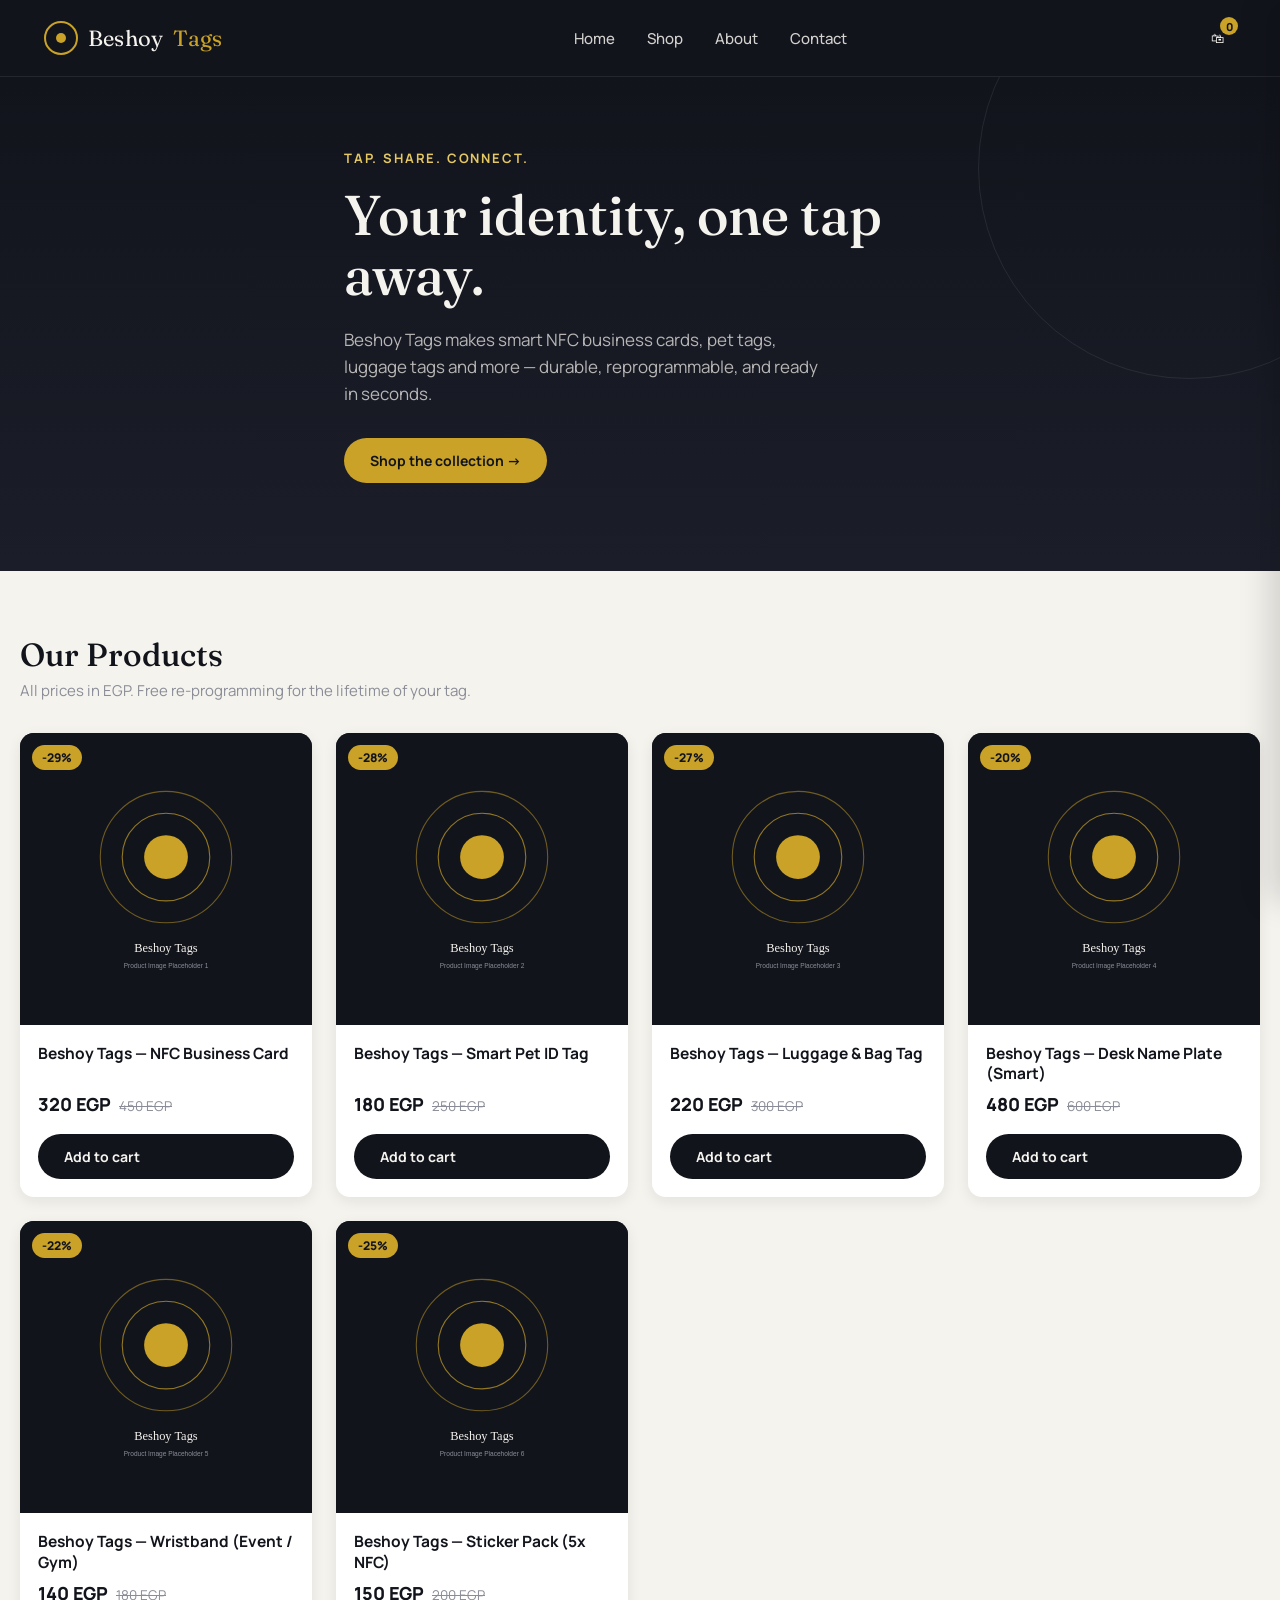
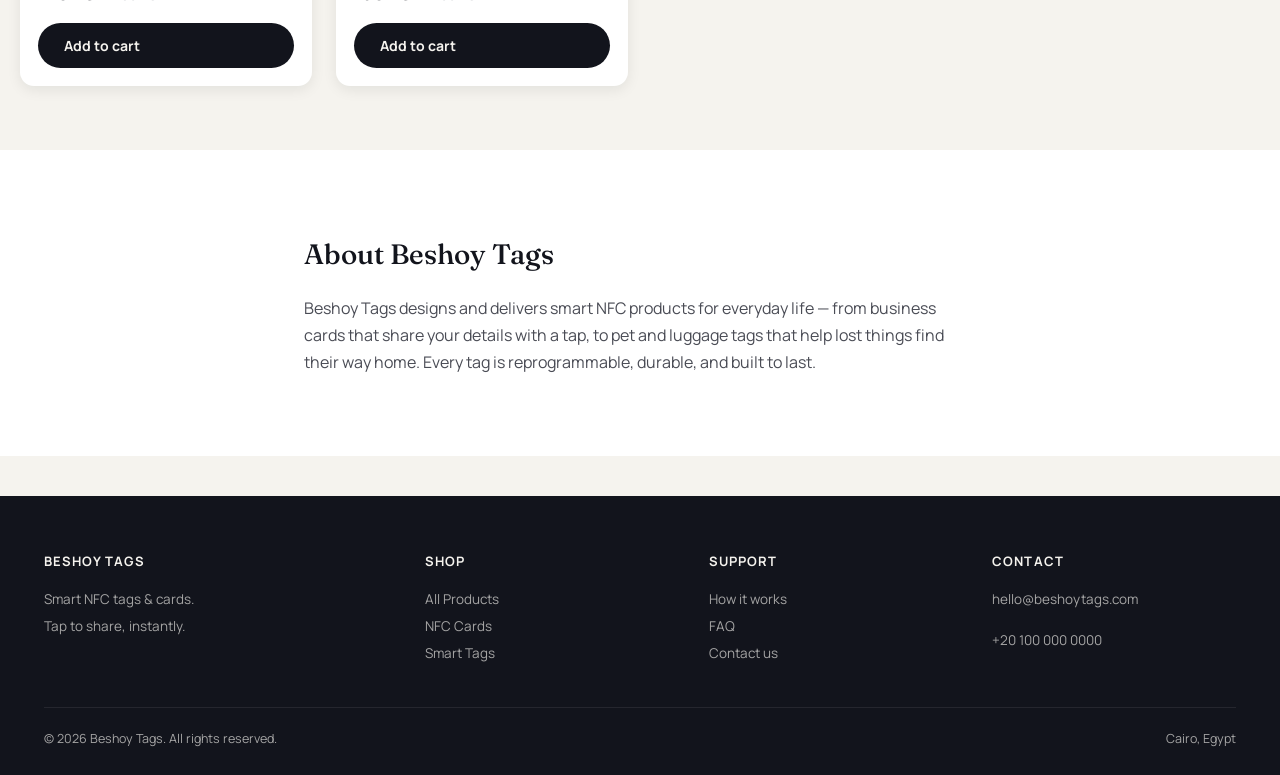
==== index.html @ 21b67d82 "Add files via upload" ====
<!DOCTYPE html>
<html lang="en">
<head>
<meta charset="UTF-8">
<meta name="viewport" content="width=device-width, initial-scale=1.0">
<title>Beshoy Tags — Smart NFC Tags &amp; Cards</title>
<meta name="description" content="Beshoy Tags — smart NFC business cards, pet tags, luggage tags and more. Tap to share, instantly.">
<meta property="og:title" content="Beshoy Tags">
<meta property="og:description" content="Smart NFC tags and cards — tap to share instantly.">
<meta property="og:type" content="website">
<link rel="icon" href="data:image/svg+xml,<svg xmlns=%22http://www.w3.org/2000/svg%22 viewBox=%220 0 100 100%22><circle cx=%2250%22 cy=%2250%22 r=%2245%22 fill=%22%2312141C%22/><circle cx=%2250%22 cy=%2250%22 r=%2215%22 fill=%22%23C9A227%22/></svg>">
<link rel="stylesheet" href="css/style.css">
</head>
<body>

<header class="site-header">
  <div class="container header-inner">
    <a href="index.html" class="logo"><span class="mark"></span>Beshoy <span class="brand-b">Tags</span></a>
    <nav class="main-nav">
      <a href="index.html">Home</a>
      <a href="index.html#shop">Shop</a>
      <a href="index.html#about">About</a>
      <a href="index.html#contact">Contact</a>
    </nav>
    <div class="header-actions">
      <button class="icon-btn" id="cartToggle" aria-label="Open cart">
        🛍
        <span class="cart-count" id="cartCount">0</span>
      </button>
    </div>
  </div>
</header>

<section class="hero">
  <div class="container hero-inner">
    <div class="eyebrow">Tap. Share. Connect.</div>
    <h1>Your identity, one tap away.</h1>
    <p>Beshoy Tags makes smart NFC business cards, pet tags, luggage tags and more — durable, reprogrammable, and ready in seconds.</p>
    <a href="#shop" class="btn btn-primary">Shop the collection →</a>
  </div>
</section>

<main class="container section" id="shop">
  <div class="section-head">
    <div>
      <h2>Our Products</h2>
      <p>All prices in EGP. Free re-programming for the lifetime of your tag.</p>
    </div>
  </div>
  <div class="product-grid" id="productGrid"></div>
</main>

<section class="section" id="about" style="background:#fff;">
  <div class="container" style="max-width:720px;">
    <h2 style="font-family:var(--font-display);font-weight:500;font-size:28px;">About Beshoy Tags</h2>
    <p style="color:#4a4c55;line-height:1.7;">Beshoy Tags designs and delivers smart NFC products for everyday life — from business cards that share your details with a tap, to pet and luggage tags that help lost things find their way home. Every tag is reprogrammable, durable, and built to last.</p>
  </div>
</section>

<footer class="site-footer" id="contact">
  <div class="container">
    <div class="footer-grid">
      <div class="footer-col">
        <h4>Beshoy Tags</h4>
        <p>Smart NFC tags &amp; cards.<br>Tap to share, instantly.</p>
      </div>
      <div class="footer-col">
        <h4>Shop</h4>
        <a href="index.html#shop">All Products</a>
        <a href="index.html#shop">NFC Cards</a>
        <a href="index.html#shop">Smart Tags</a>
      </div>
      <div class="footer-col">
        <h4>Support</h4>
        <a href="#">How it works</a>
        <a href="#">FAQ</a>
        <a href="#contact">Contact us</a>
      </div>
      <div class="footer-col">
        <h4>Contact</h4>
        <p>hello@beshoytags.com</p>
        <p>+20 100 000 0000</p>
      </div>
    </div>
    <div class="footer-bottom">
      <span>© 2026 Beshoy Tags. All rights reserved.</span>
      <span>Cairo, Egypt</span>
    </div>
  </div>
</footer>

<!-- Cart Drawer -->
<div class="cart-overlay" id="cartOverlay"></div>
<aside class="cart-drawer" id="cartDrawer">
  <div class="cart-header">
    <h3>Your Cart</h3>
    <button class="cart-close" id="cartClose" aria-label="Close cart">×</button>
  </div>
  <div class="cart-items" id="cartItems"></div>
  <div class="cart-summary">
    <div class="summary-row"><span>Subtotal</span><span id="sumSubtotal">0 EGP</span></div>
    <div class="summary-row"><span>Discount</span><span id="sumDiscount">0 EGP</span></div>
    <div class="summary-row total"><span>Total</span><span id="sumTotal">0 EGP</span></div>
    <button class="btn btn-dark btn-block" id="checkoutBtn" style="margin-top:16px;">Checkout</button>
  </div>
</aside>

<div class="toast" id="toast"></div>

<script src="js/products.js"></script>
<script src="js/storage.js"></script>
<script src="js/app.js"></script>
</body>
</html>
---- css/style.css ----
/* =========================================================================
   BESHOY TAGS — STYLE
   ========================================================================= */

@import url('https://fonts.googleapis.com/css2?family=Fraunces:opsz,wght@9..144,400;9..144,500;9..144,600&family=Manrope:wght@400;500;600;700;800&display=swap');

:root {
  --ink: #12141C;
  --ink-soft: #1B1E29;
  --paper: #F5F3EE;
  --paper-dim: #E9E5DB;
  --gold: #C9A227;
  --gold-soft: #E6C863;
  --teal: #2F6F6B;
  --muted: #8A8D97;
  --line: rgba(255,255,255,0.08);
  --line-dark: rgba(18,20,28,0.1);
  --radius: 14px;
  --radius-sm: 8px;
  --shadow: 0 12px 30px rgba(18,20,28,0.12);
  --shadow-soft: 0 4px 14px rgba(18,20,28,0.08);
  --font-display: 'Fraunces', Georgia, serif;
  --font-body: 'Manrope', -apple-system, BlinkMacSystemFont, sans-serif;
}

* { box-sizing: border-box; }
html { scroll-behavior: smooth; }
body {
  margin: 0;
  font-family: var(--font-body);
  background: var(--paper);
  color: var(--ink);
  -webkit-font-smoothing: antialiased;
}
img { max-width: 100%; display: block; }
a { color: inherit; text-decoration: none; }
button { font-family: inherit; cursor: pointer; }
:focus-visible { outline: 2px solid var(--gold); outline-offset: 2px; }

.container {
  max-width: 1240px;
  margin: 0 auto;
  padding: 0 24px;
}

/* ---------- Header ---------- */
.site-header {
  position: sticky;
  top: 0;
  z-index: 50;
  background: var(--ink);
  color: var(--paper);
  border-bottom: 1px solid var(--line);
}
.header-inner {
  display: flex;
  align-items: center;
  justify-content: space-between;
  height: 76px;
}
.logo {
  display: flex;
  align-items: center;
  gap: 10px;
  font-family: var(--font-display);
  font-size: 22px;
  letter-spacing: 0.01em;
  color: var(--paper);
}
.logo .mark {
  width: 34px;
  height: 34px;
  border-radius: 50%;
  border: 2px solid var(--gold);
  display: flex;
  align-items: center;
  justify-content: center;
  position: relative;
}
.logo .mark::before {
  content: "";
  width: 10px;
  height: 10px;
  border-radius: 50%;
  background: var(--gold);
}
.logo .brand-b { color: var(--gold); }

.main-nav {
  display: flex;
  gap: 32px;
  font-size: 15px;
  font-weight: 500;
}
.main-nav a { opacity: 0.85; transition: opacity .2s; }
.main-nav a:hover { opacity: 1; color: var(--gold-soft); }

.header-actions { display: flex; align-items: center; gap: 18px; }
.icon-btn {
  background: none;
  border: none;
  color: var(--paper);
  position: relative;
  width: 38px; height: 38px;
  display: flex; align-items: center; justify-content: center;
  border-radius: 50%;
  transition: background .2s;
}
.icon-btn:hover { background: rgba(255,255,255,0.08); }
.cart-count {
  position: absolute;
  top: -2px; right: -2px;
  background: var(--gold);
  color: var(--ink);
  font-size: 11px;
  font-weight: 800;
  width: 18px; height: 18px;
  border-radius: 50%;
  display: flex; align-items: center; justify-content: center;
}

.nav-toggle { display: none; }

/* ---------- Hero ---------- */
.hero {
  background: linear-gradient(180deg, var(--ink) 0%, var(--ink-soft) 100%);
  color: var(--paper);
  padding: 72px 0 88px;
  position: relative;
  overflow: hidden;
}
.hero::after {
  content: "";
  position: absolute;
  right: -120px; top: -120px;
  width: 420px; height: 420px;
  border-radius: 50%;
  border: 1px solid var(--line);
}
.hero-inner { position: relative; max-width: 640px; }
.eyebrow {
  color: var(--gold-soft);
  font-size: 13px;
  font-weight: 700;
  letter-spacing: 0.14em;
  text-transform: uppercase;
  margin-bottom: 18px;
}
.hero h1 {
  font-family: var(--font-display);
  font-size: clamp(36px, 5vw, 56px);
  line-height: 1.08;
  margin: 0 0 20px;
  font-weight: 500;
}
.hero p {
  color: rgba(245,243,238,0.72);
  font-size: 17px;
  line-height: 1.6;
  margin: 0 0 30px;
  max-width: 480px;
}
.btn {
  display: inline-flex;
  align-items: center;
  gap: 8px;
  padding: 13px 26px;
  border-radius: 100px;
  font-weight: 700;
  font-size: 14px;
  border: none;
  transition: transform .15s, box-shadow .15s, background .2s;
}
.btn-primary { background: var(--gold); color: var(--ink); }
.btn-primary:hover { background: var(--gold-soft); box-shadow: var(--shadow); transform: translateY(-1px); }
.btn-outline { background: transparent; color: var(--paper); border: 1px solid var(--line); }
.btn-outline:hover { border-color: var(--gold); color: var(--gold-soft); }
.btn-dark { background: var(--ink); color: var(--paper); }
.btn-dark:hover { background: var(--ink-soft); }
.btn-block { width: 100%; justify-content: center; }
.btn:disabled { opacity: 0.5; cursor: not-allowed; transform: none; }

/* ---------- Section titles ---------- */
.section { padding: 64px 0; }
.section-head {
  display: flex;
  align-items: flex-end;
  justify-content: space-between;
  margin-bottom: 32px;
  gap: 20px;
}
.section-head h2 {
  font-family: var(--font-display);
  font-size: 32px;
  margin: 0 0 6px;
  font-weight: 500;
}
.section-head p { color: var(--muted); margin: 0; font-size: 15px; }

/* ---------- Product grid ---------- */
.product-grid {
  display: grid;
  grid-template-columns: repeat(auto-fill, minmax(260px, 1fr));
  gap: 24px;
}
.product-card {
  background: #fff;
  border-radius: var(--radius);
  overflow: hidden;
  box-shadow: var(--shadow-soft);
  transition: transform .2s, box-shadow .2s;
  display: flex;
  flex-direction: column;
}
.product-card:hover { transform: translateY(-4px); box-shadow: var(--shadow); }
.product-card .thumb {
  aspect-ratio: 1 / 1;
  background: var(--ink);
  position: relative;
  overflow: hidden;
}
.product-card .thumb img {
  width: 100%; height: 100%; object-fit: cover;
  transition: transform .4s ease;
}
.product-card:hover .thumb img { transform: scale(1.05); }
.badge-discount {
  position: absolute;
  top: 12px; left: 12px;
  background: var(--gold);
  color: var(--ink);
  font-size: 12px;
  font-weight: 800;
  padding: 4px 10px;
  border-radius: 100px;
}
.product-card .body { padding: 18px; display: flex; flex-direction: column; gap: 8px; flex: 1; }
.product-card h3 {
  font-size: 15.5px;
  font-weight: 700;
  margin: 0;
  line-height: 1.35;
}
.price-row { display: flex; align-items: baseline; gap: 8px; margin-top: auto; }
.price-current { font-size: 18px; font-weight: 800; color: var(--ink); }
.price-old { font-size: 13.5px; color: var(--muted); text-decoration: line-through; }
.product-card .add-btn { margin-top: 10px; }

/* ---------- Product detail ---------- */
.breadcrumb { font-size: 13px; color: var(--muted); margin-bottom: 24px; }
.breadcrumb a:hover { color: var(--gold); }
.product-detail {
  display: grid;
  grid-template-columns: 1fr 1fr;
  gap: 56px;
  align-items: flex-start;
}
.gallery-main {
  aspect-ratio: 1/1;
  background: var(--ink);
  border-radius: var(--radius);
  overflow: hidden;
  margin-bottom: 14px;
}
.gallery-main img { width: 100%; height: 100%; object-fit: cover; }
.gallery-thumbs { display: flex; gap: 10px; }
.gallery-thumbs .thumb-btn {
  width: 68px; height: 68px;
  border-radius: var(--radius-sm);
  overflow: hidden;
  border: 2px solid transparent;
  background: var(--ink);
  padding: 0;
}
.gallery-thumbs .thumb-btn.active { border-color: var(--gold); }
.gallery-thumbs img { width: 100%; height: 100%; object-fit: cover; }

.pd-title { font-family: var(--font-display); font-size: 32px; font-weight: 500; margin: 0 0 12px; }
.pd-price-row { display: flex; align-items: baseline; gap: 12px; margin-bottom: 18px; }
.pd-price-current { font-size: 28px; font-weight: 800; }
.pd-price-old { font-size: 17px; color: var(--muted); text-decoration: line-through; }
.pd-discount { background: rgba(201,162,39,0.15); color: #8a6c10; font-weight: 700; font-size: 12.5px; padding: 4px 10px; border-radius: 100px; }
.pd-desc { color: #4a4c55; line-height: 1.7; margin-bottom: 26px; font-size: 15px; }

.variant-group { margin-bottom: 20px; }
.variant-group label.group-label { display: block; font-size: 13px; font-weight: 700; text-transform: uppercase; letter-spacing: 0.06em; color: var(--muted); margin-bottom: 10px; }
.variant-options { display: flex; flex-wrap: wrap; gap: 8px; }
.variant-chip {
  padding: 9px 16px;
  border-radius: 100px;
  border: 1.5px solid var(--line-dark);
  background: #fff;
  font-size: 13.5px;
  font-weight: 600;
  transition: all .15s;
}
.variant-chip.active { border-color: var(--ink); background: var(--ink); color: var(--paper); }

.qty-row { display: flex; align-items: center; gap: 18px; margin: 26px 0; }
.qty-control { display: flex; align-items: center; border: 1.5px solid var(--line-dark); border-radius: 100px; overflow: hidden; }
.qty-control button { width: 40px; height: 40px; background: none; border: none; font-size: 18px; font-weight: 700; }
.qty-control button:hover { background: var(--paper-dim); }
.qty-control input { width: 44px; text-align: center; border: none; font-size: 15px; font-weight: 700; background: transparent; }

.spec-table { width: 100%; border-collapse: collapse; margin-top: 30px; }
.spec-table tr { border-top: 1px solid var(--line-dark); }
.spec-table td { padding: 12px 0; font-size: 14px; }
.spec-table td:first-child { color: var(--muted); width: 40%; }
.spec-table td:last-child { font-weight: 600; }

/* ---------- Cart drawer ---------- */
.cart-overlay {
  position: fixed; inset: 0;
  background: rgba(18,20,28,0.5);
  z-index: 90;
  opacity: 0; pointer-events: none;
  transition: opacity .25s;
}
.cart-overlay.open { opacity: 1; pointer-events: auto; }
.cart-drawer {
  position: fixed; top: 0; right: 0; bottom: 0;
  width: min(420px, 100%);
  background: var(--paper);
  z-index: 100;
  transform: translateX(100%);
  transition: transform .3s ease;
  display: flex; flex-direction: column;
  box-shadow: -10px 0 30px rgba(0,0,0,0.15);
}
.cart-drawer.open { transform: translateX(0); }
.cart-header { display: flex; align-items: center; justify-content: space-between; padding: 22px 24px; border-bottom: 1px solid var(--line-dark); }
.cart-header h3 { font-family: var(--font-display); font-size: 20px; margin: 0; }
.cart-close { background: none; border: none; font-size: 22px; line-height: 1; }
.cart-items { flex: 1; overflow-y: auto; padding: 12px 24px; }
.cart-empty { text-align: center; color: var(--muted); padding: 60px 20px; font-size: 14px; }
.cart-item { display: flex; gap: 14px; padding: 16px 0; border-bottom: 1px solid var(--line-dark); }
.cart-item img { width: 64px; height: 64px; border-radius: var(--radius-sm); object-fit: cover; background: var(--ink); }
.cart-item-info { flex: 1; }
.cart-item-info h4 { font-size: 13.5px; margin: 0 0 4px; font-weight: 700; }
.cart-item-meta { font-size: 12px; color: var(--muted); margin-bottom: 6px; }
.cart-item-bottom { display: flex; align-items: center; justify-content: space-between; }
.cart-item-price { font-weight: 800; font-size: 14px; }
.cart-remove { background: none; border: none; color: var(--muted); font-size: 12px; text-decoration: underline; }
.cart-qty { display: flex; align-items: center; gap: 8px; }
.cart-qty button { width: 24px; height: 24px; border-radius: 50%; border: 1px solid var(--line-dark); background: #fff; font-weight: 700; }
.cart-summary { padding: 20px 24px 26px; border-top: 1px solid var(--line-dark); }
.summary-row { display: flex; justify-content: space-between; font-size: 14px; margin-bottom: 8px; color: #4a4c55; }
.summary-row.total { font-size: 17px; font-weight: 800; color: var(--ink); margin-top: 10px; padding-top: 12px; border-top: 1px dashed var(--line-dark); }

/* ---------- Footer ---------- */
.site-footer { background: var(--ink); color: rgba(245,243,238,0.65); padding: 56px 0 28px; margin-top: 40px; }
.footer-grid { display: grid; grid-template-columns: 1.4fr 1fr 1fr 1fr; gap: 40px; margin-bottom: 40px; }
.footer-col h4 { color: var(--paper); font-size: 13px; text-transform: uppercase; letter-spacing: 0.08em; margin: 0 0 16px; }
.footer-col p, .footer-col a { font-size: 13.5px; line-height: 2; display: block; }
.footer-col a:hover { color: var(--gold-soft); }
.footer-bottom { border-top: 1px solid var(--line); padding-top: 22px; font-size: 12.5px; display: flex; justify-content: space-between; flex-wrap: wrap; gap: 10px; }

/* ---------- Toast ---------- */
.toast {
  position: fixed; bottom: 26px; left: 50%; transform: translateX(-50%) translateY(20px);
  background: var(--ink); color: var(--paper); padding: 13px 22px; border-radius: 100px;
  font-size: 13.5px; font-weight: 600; z-index: 200; opacity: 0; pointer-events: none;
  transition: all .25s; box-shadow: var(--shadow);
}
.toast.show { opacity: 1; transform: translateX(-50%) translateY(0); }

/* ---------- Responsive ---------- */
@media (max-width: 1024px) {
  .footer-grid { grid-template-columns: 1fr 1fr; }
}
@media (max-width: 860px) {
  .main-nav { display: none; }
  .product-detail { grid-template-columns: 1fr; gap: 30px; }
}
@media (max-width: 640px) {
  .header-inner { height: 64px; }
  .hero { padding: 48px 0 60px; }
  .hero h1 { font-size: 30px; }
  .section { padding: 44px 0; }
  .section-head { flex-direction: column; align-items: flex-start; gap: 6px; }
  .product-grid { grid-template-columns: repeat(2, 1fr); gap: 14px; }
  .product-card .body { padding: 12px; }
  .footer-grid { grid-template-columns: 1fr 1fr; gap: 28px; }
  .cart-drawer { width: 100%; }
}
@media (max-width: 420px) {
  .product-grid { grid-template-columns: 1fr 1fr; gap: 10px; }
}
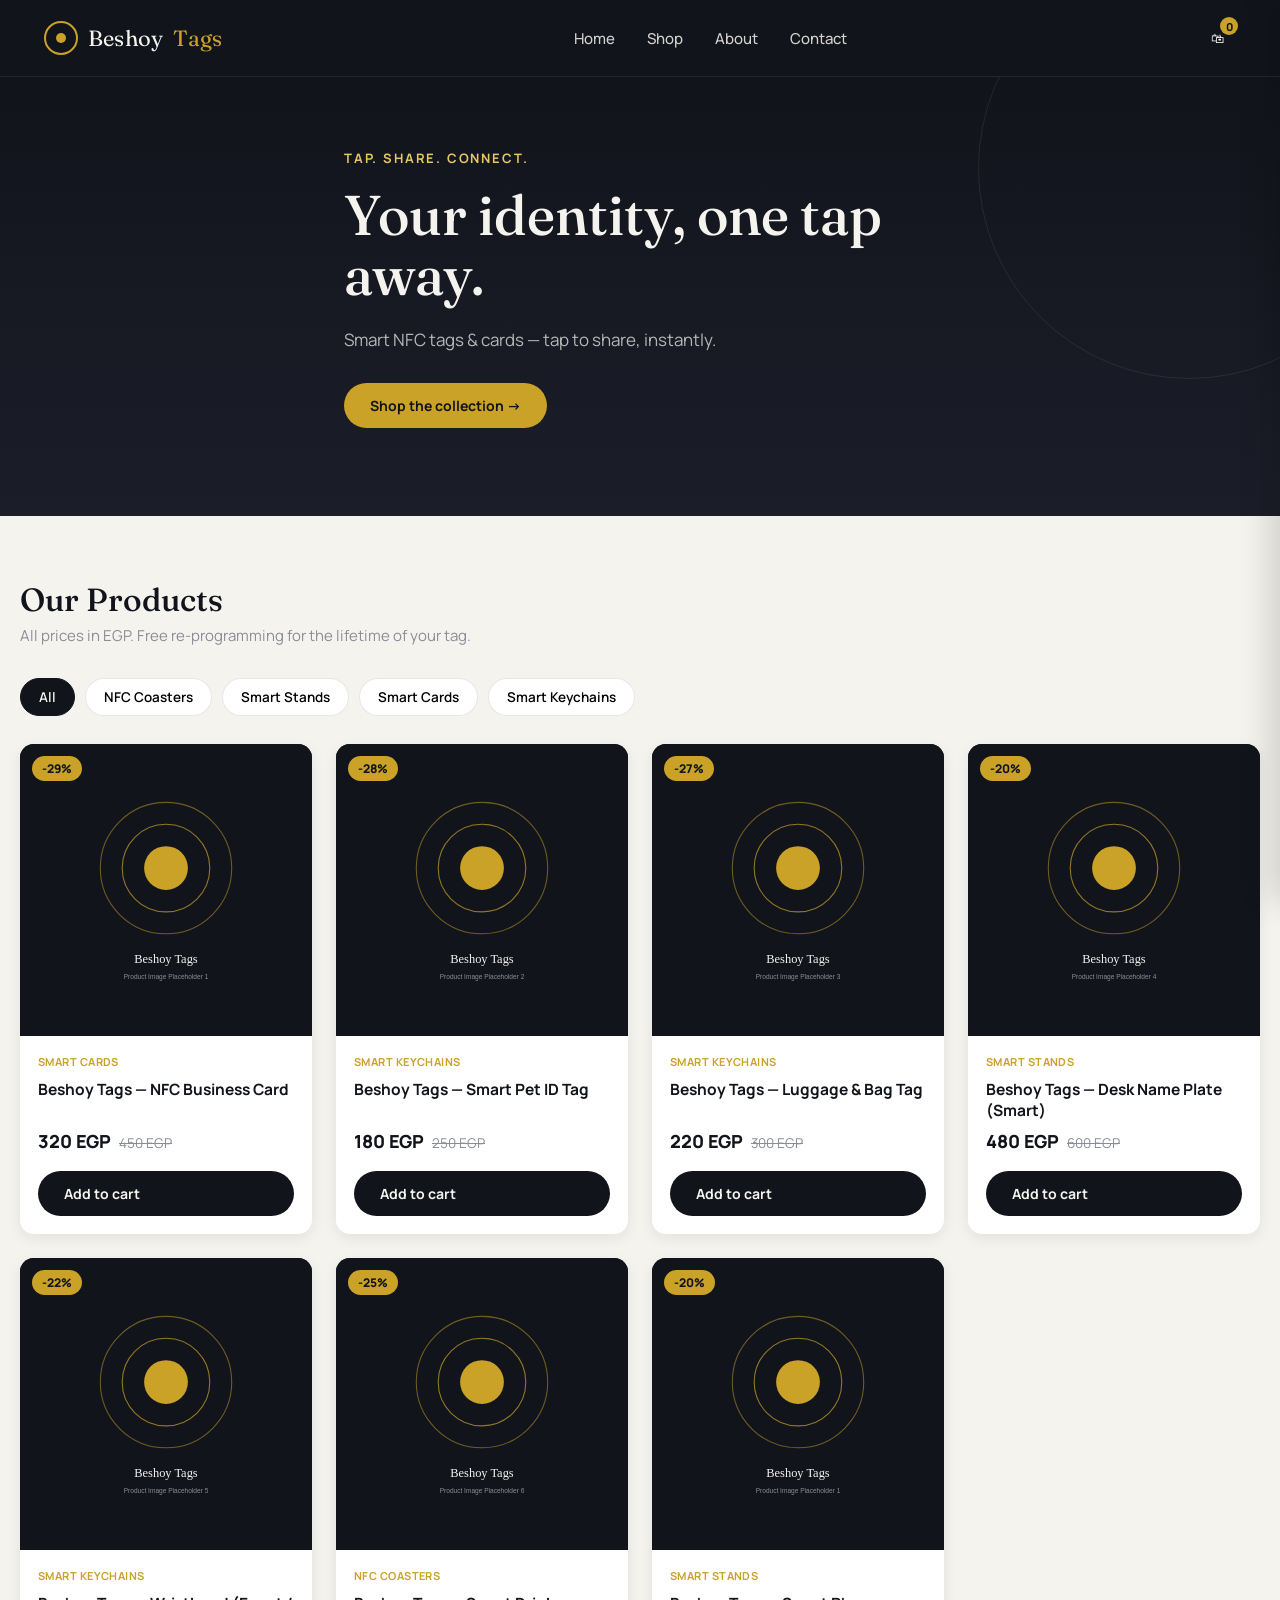
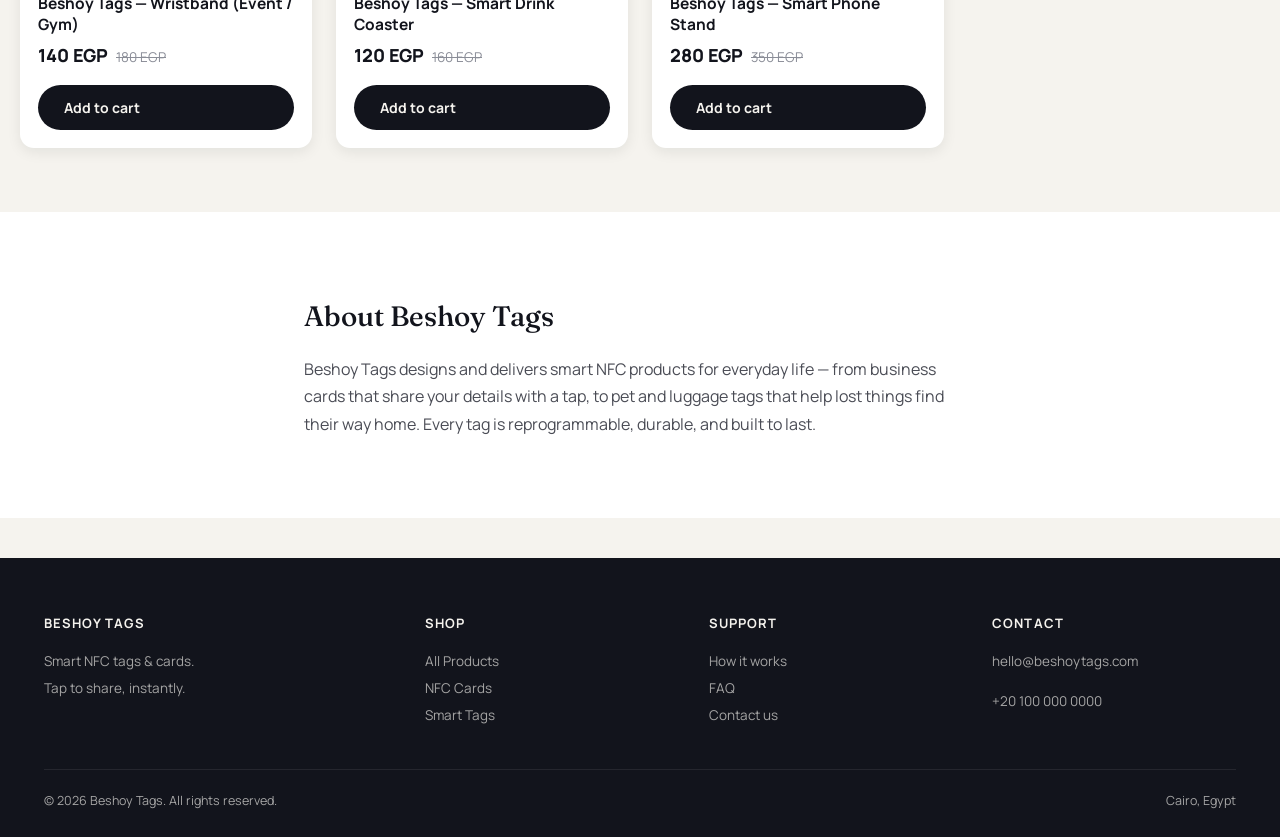
==== commit d5439616: "Add files via upload" ====
--- a/index.html
+++ b/index.html
@@ -35,7 +35,7 @@
   <div class="container hero-inner">
     <div class="eyebrow">Tap. Share. Connect.</div>
     <h1>Your identity, one tap away.</h1>
-    <p>Beshoy Tags makes smart NFC business cards, pet tags, luggage tags and more — durable, reprogrammable, and ready in seconds.</p>
+    <p id="heroTagline">Beshoy Tags makes smart NFC business cards, pet tags, luggage tags and more — durable, reprogrammable, and ready in seconds.</p>
     <a href="#shop" class="btn btn-primary">Shop the collection →</a>
   </div>
 </section>
@@ -47,6 +47,7 @@
       <p>All prices in EGP. Free re-programming for the lifetime of your tag.</p>
     </div>
   </div>
+  <div class="category-filters" id="categoryFilters"></div>
   <div class="product-grid" id="productGrid"></div>
 </main>
 
@@ -78,16 +79,48 @@
       </div>
       <div class="footer-col">
         <h4>Contact</h4>
-        <p>hello@beshoytags.com</p>
-        <p>+20 100 000 0000</p>
+        <p id="footerEmail">hello@beshoytags.com</p>
+        <p id="footerPhone">+20 100 000 0000</p>
+        <a href="#" id="footerInstagram" target="_blank" rel="noopener">Instagram</a>
+        <a href="#" id="footerFacebook" target="_blank" rel="noopener">Facebook</a>
       </div>
     </div>
     <div class="footer-bottom">
       <span>© 2026 Beshoy Tags. All rights reserved.</span>
-      <span>Cairo, Egypt</span>
+      <span id="footerAddress">Cairo, Egypt</span>
     </div>
   </div>
 </footer>
+
+<!-- Checkout Modal -->
+<div class="checkout-overlay" id="checkoutOverlay">
+  <div class="checkout-box">
+    <h3>Complete your order</h3>
+    <p class="checkout-note">We'll open WhatsApp with your order details pre-filled so we can confirm it with you directly.</p>
+    <form id="checkoutForm" onsubmit="return false;">
+      <div class="form-row">
+        <label>Full name</label>
+        <input type="text" id="coName" required>
+      </div>
+      <div class="form-row">
+        <label>Phone number</label>
+        <input type="text" id="coPhone" required>
+      </div>
+      <div class="form-row">
+        <label>Delivery address (optional)</label>
+        <input type="text" id="coAddress">
+      </div>
+      <div class="form-row">
+        <label>Notes (optional)</label>
+        <textarea id="coNotes"></textarea>
+      </div>
+      <div class="checkout-actions">
+        <button type="button" class="btn btn-outline btn-small" onclick="closeCheckoutModal()">Cancel</button>
+        <button type="button" class="btn btn-primary" style="flex:1;" onclick="submitCheckout()">Place order via WhatsApp</button>
+      </div>
+    </form>
+  </div>
+</div>
 
 <!-- Cart Drawer -->
 <div class="cart-overlay" id="cartOverlay"></div>
@@ -108,6 +141,7 @@
 <div class="toast" id="toast"></div>
 
 <script src="js/products.js"></script>
+<script src="js/settings.js"></script>
 <script src="js/storage.js"></script>
 <script src="js/app.js"></script>
 </body>
--- a/css/style.css
+++ b/css/style.css
@@ -179,6 +179,7 @@
 .btn-dark:hover { background: var(--ink-soft); }
 .btn-block { width: 100%; justify-content: center; }
 .btn:disabled { opacity: 0.5; cursor: not-allowed; transform: none; }
+.btn-small { padding: 9px 16px; font-size: 13px; }
 
 /* ---------- Section titles ---------- */
 .section { padding: 64px 0; }
@@ -355,6 +356,36 @@
 .footer-col a:hover { color: var(--gold-soft); }
 .footer-bottom { border-top: 1px solid var(--line); padding-top: 22px; font-size: 12.5px; display: flex; justify-content: space-between; flex-wrap: wrap; gap: 10px; }
 
+/* ---------- Category filters ---------- */
+.category-filters { display: flex; flex-wrap: wrap; gap: 10px; margin-bottom: 28px; }
+.filter-chip {
+  padding: 9px 18px; border-radius: 100px; border: 1.5px solid var(--line-dark);
+  background: #fff; font-size: 13.5px; font-weight: 600; transition: all .15s;
+}
+.filter-chip:hover { border-color: var(--ink); }
+.filter-chip.active { background: var(--ink); border-color: var(--ink); color: var(--paper); }
+.category-tag {
+  display: inline-block; font-size: 11px; font-weight: 700; text-transform: uppercase;
+  letter-spacing: 0.04em; color: var(--gold); margin-bottom: 2px;
+}
+
+/* ---------- Checkout modal ---------- */
+.checkout-overlay {
+  position: fixed; inset: 0; background: rgba(18,20,28,0.55);
+  display: none; align-items: center; justify-content: center; z-index: 150; padding: 20px;
+}
+.checkout-overlay.open { display: flex; }
+.checkout-box { background: #fff; border-radius: var(--radius); width: 100%; max-width: 460px; padding: 30px; max-height: 90vh; overflow-y: auto; }
+.checkout-box h3 { font-family: var(--font-display); font-weight: 500; margin-top: 0; }
+.checkout-box .form-row { margin-bottom: 14px; }
+.checkout-box label { display: block; font-size: 12.5px; font-weight: 700; text-transform: uppercase; letter-spacing: 0.04em; color: var(--muted); margin-bottom: 6px; }
+.checkout-box input, .checkout-box textarea {
+  width: 100%; padding: 10px 13px; border-radius: var(--radius-sm); border: 1.5px solid var(--line-dark); font-size: 14px; font-family: inherit;
+}
+.checkout-box textarea { min-height: 60px; resize: vertical; }
+.checkout-note { font-size: 12px; color: var(--muted); margin: 4px 0 18px; line-height: 1.6; }
+.checkout-actions { display: flex; gap: 10px; margin-top: 8px; }
+
 /* ---------- Toast ---------- */
 .toast {
   position: fixed; bottom: 26px; left: 50%; transform: translateX(-50%) translateY(20px);
